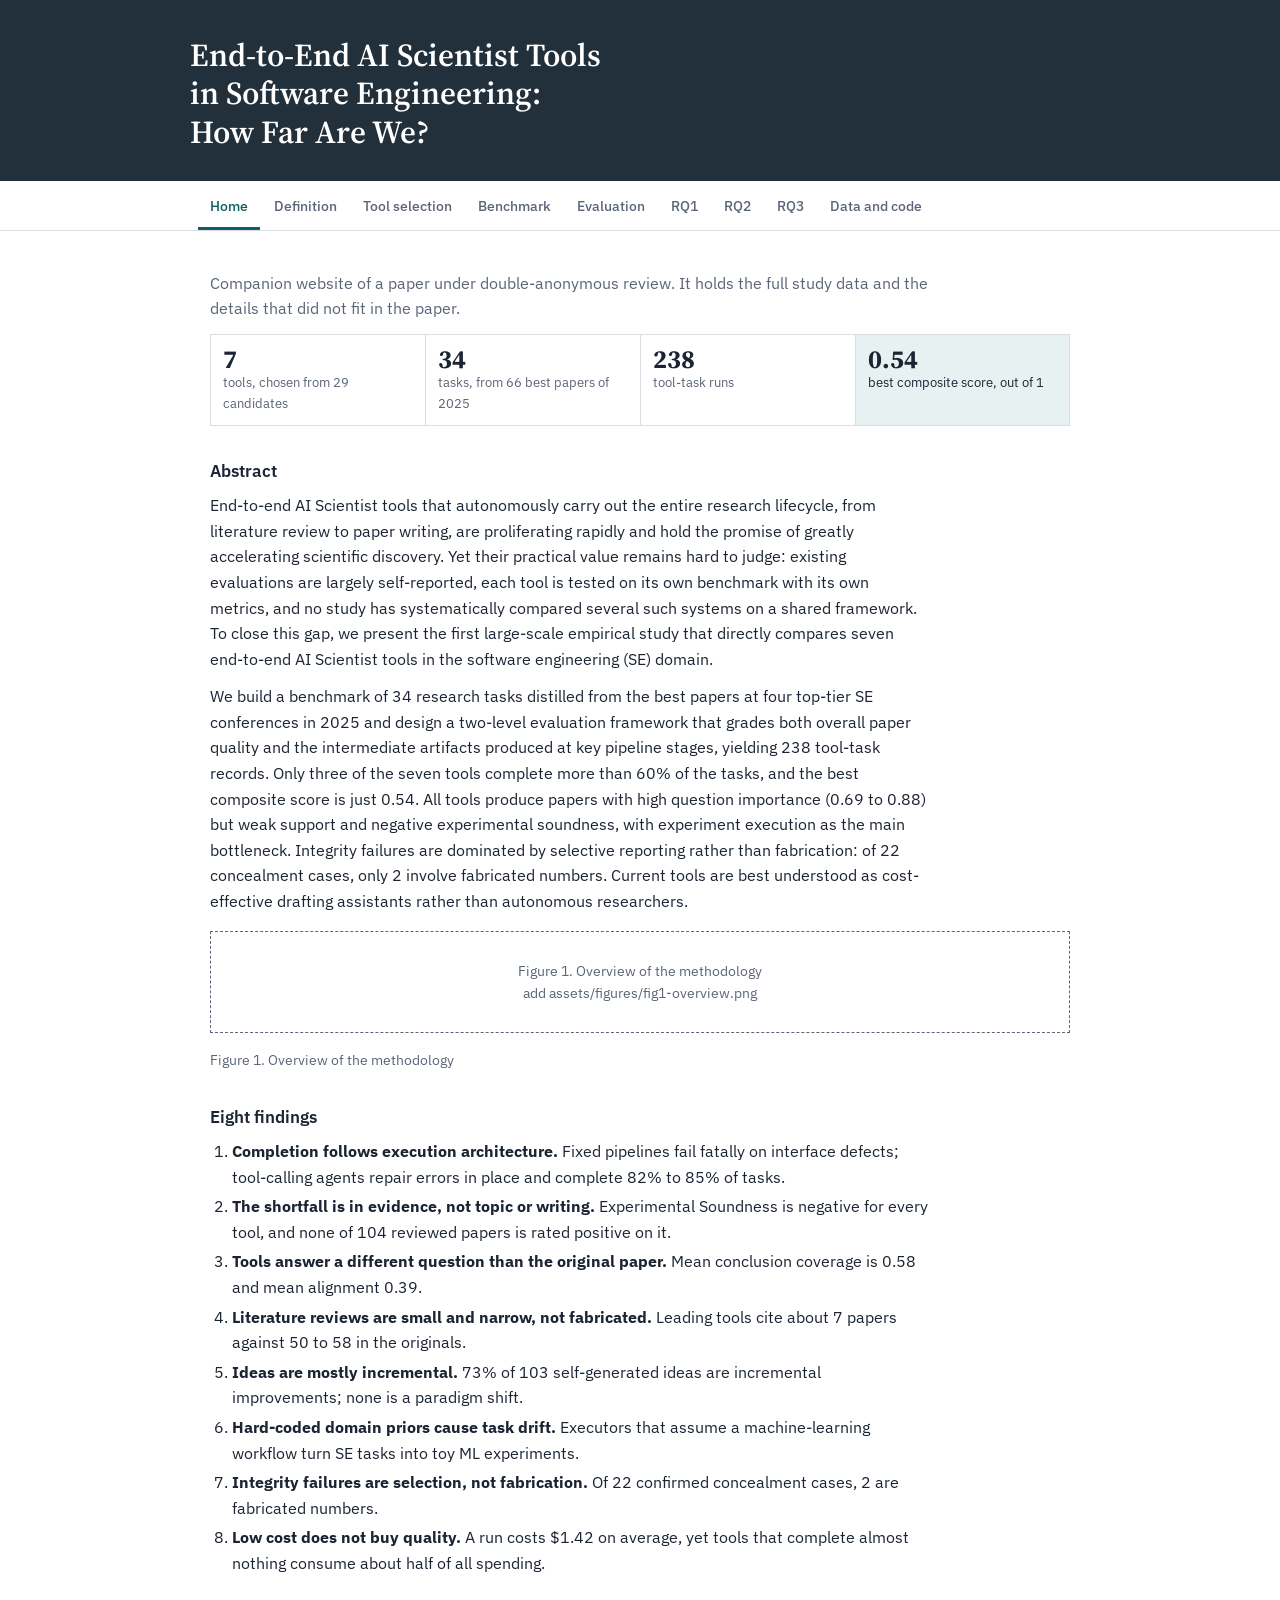
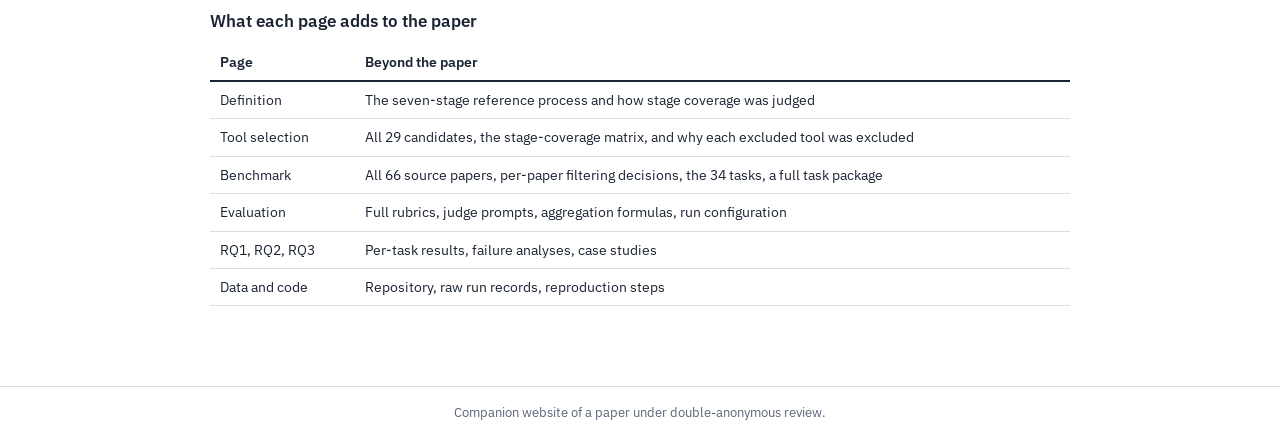
==== index.html @ 8d56a560 "Add files via upload" ====
<!doctype html>
<html lang="en">
<head>
<meta charset="utf-8">
<meta name="viewport" content="width=device-width, initial-scale=1">
<title>End-to-End AI Scientist Tools in Software Engineering: How Far Are We?</title>
<link rel="preconnect" href="https://fonts.googleapis.com">
<link href="https://fonts.googleapis.com/css2?family=IBM+Plex+Sans:wght@400;500;600&family=Source+Serif+4:opsz,wght@8..60,600&display=swap" rel="stylesheet">
<link rel="stylesheet" href="assets/style.css">
</head>
<body>
<header class="top"><div class="in"><h1>End-to-End AI Scientist Tools in Software Engineering: How Far Are We?</h1></div></header>
<nav aria-label="Pages"><div class="in"><a href="index.html" aria-current="page">Home</a><a href="definition.html">Definition</a><a href="tool-selection.html">Tool selection</a><a href="benchmark.html">Benchmark</a><a href="evaluation.html">Evaluation</a><a href="rq1.html">RQ1</a><a href="rq2.html">RQ2</a><a href="rq3.html">RQ3</a><a href="data.html">Data and code</a></div></nav>
<main class="wrap"><section>
  <p class="lede">Companion website of a paper under double-anonymous review. It holds the full study data and the details that did not fit in the paper.</p>

  <div class="funnel" aria-label="Study at a glance">
    <div><b>7</b>tools, chosen from 29 candidates</div>
    <div><b>34</b>tasks, from 66 best papers of 2025</div>
    <div><b>238</b>tool-task runs</div>
    <div><b>0.54</b>best composite score, out of 1</div>
  </div>

  <h3>Abstract</h3>
  <p>End-to-end AI Scientist tools that autonomously carry out the entire research lifecycle, from literature review to paper writing, are proliferating rapidly and hold the promise of greatly accelerating scientific discovery. Yet their practical value remains hard to judge: existing evaluations are largely self-reported, each tool is tested on its own benchmark with its own metrics, and no study has systematically compared several such systems on a shared framework. To close this gap, we present the first large-scale empirical study that directly compares seven end-to-end AI Scientist tools in the software engineering (SE) domain.</p>
  <p>We build a benchmark of 34 research tasks distilled from the best papers at four top-tier SE conferences in 2025 and design a two-level evaluation framework that grades both overall paper quality and the intermediate artifacts produced at key pipeline stages, yielding 238 tool-task records. Only three of the seven tools complete more than 60% of the tasks, and the best composite score is just 0.54. All tools produce papers with high question importance (0.69 to 0.88) but weak support and negative experimental soundness, with experiment execution as the main bottleneck. Integrity failures are dominated by selective reporting rather than fabrication: of 22 concealment cases, only 2 involve fabricated numbers. Current tools are best understood as cost-effective drafting assistants rather than autonomous researchers.</p>

  <figure><img src="assets/figures/fig1-overview.png" alt="Figure 1. Overview of the methodology" onerror="this.outerHTML='&lt;div class=&quot;fig&quot;&gt;Figure 1. Overview of the methodology&lt;br&gt;add assets/figures/fig1-overview.png&lt;/div&gt;'"><figcaption>Figure 1. Overview of the methodology</figcaption></figure>

  <h3>Eight findings</h3>
  <ol>
    <li><b>Completion follows execution architecture.</b> Fixed pipelines fail fatally on interface defects; tool-calling agents repair errors in place and complete 82% to 85% of tasks.</li>
    <li><b>The shortfall is in evidence, not topic or writing.</b> Experimental Soundness is negative for every tool, and none of 104 reviewed papers is rated positive on it.</li>
    <li><b>Tools answer a different question than the original paper.</b> Mean conclusion coverage is 0.58 and mean alignment 0.39.</li>
    <li><b>Literature reviews are small and narrow, not fabricated.</b> Leading tools cite about 7 papers against 50 to 58 in the originals.</li>
    <li><b>Ideas are mostly incremental.</b> 73% of 103 self-generated ideas are incremental improvements; none is a paradigm shift.</li>
    <li><b>Hard-coded domain priors cause task drift.</b> Executors that assume a machine-learning workflow turn SE tasks into toy ML experiments.</li>
    <li><b>Integrity failures are selection, not fabrication.</b> Of 22 confirmed concealment cases, 2 are fabricated numbers.</li>
    <li><b>Low cost does not buy quality.</b> A run costs $1.42 on average, yet tools that complete almost nothing consume about half of all spending.</li>
  </ol>

  <h3>What each page adds to the paper</h3>
  <div class="scroll"><table>
    <tr><th>Page</th><th>Beyond the paper</th></tr>
    <tr><td>Definition</td><td>The seven-stage reference process and how stage coverage was judged</td></tr>
    <tr><td>Tool selection</td><td>All 29 candidates, the stage-coverage matrix, and why each excluded tool was excluded</td></tr>
    <tr><td>Benchmark</td><td>All 66 source papers, per-paper filtering decisions, the 34 tasks, a full task package</td></tr>
    <tr><td>Evaluation</td><td>Full rubrics, judge prompts, aggregation formulas, run configuration</td></tr>
    <tr><td>RQ1, RQ2, RQ3</td><td>Per-task results, failure analyses, case studies</td></tr>
    <tr><td>Data and code</td><td>Repository, raw run records, reproduction steps</td></tr>
  </table></div>
</section></main>
<footer>Companion website of a paper under double-anonymous review.</footer>
</body>
</html>
---- assets/style.css ----
:root{
    --ink:#1B2433; --slate:#5A6577; --line:#D9DEE5; --paper:#FFFFFF;
    --teal:#0F5E63; --tint:#E8F1F1; --todo-bg:#FFF4D6; --todo-ink:#7A4E00;
  }
  *{box-sizing:border-box}
  html,body{margin:0;background:var(--paper);color:var(--ink);
    font-family:"IBM Plex Sans",system-ui,-apple-system,"Segoe UI",sans-serif;
    font-size:16px;line-height:1.6}
  .wrap{max-width:900px;margin:0 auto;padding:0 20px 64px}
  section{padding-top:28px}
  h1,h2{font-family:"Source Serif 4",Georgia,serif;font-weight:600;line-height:1.2;margin:0}
  h1{font-size:34px;max-width:22ch}
  h2{font-size:26px;margin-bottom:12px}
  h3{font-size:17px;font-weight:600;margin:32px 0 8px}
  p{margin:0 0 12px;max-width:72ch}
  ul,ol{margin:0 0 12px;padding-left:22px;max-width:72ch}
  li{margin-bottom:4px}
  .lede{color:var(--slate);margin-top:12px}
  .scroll{overflow-x:auto;margin:8px 0 16px}
  table{border-collapse:collapse;width:100%;font-size:14px}
  th,td{text-align:left;padding:7px 10px;border-bottom:1px solid var(--line);vertical-align:top}
  th{font-weight:600;border-bottom:2px solid var(--ink);white-space:nowrap}
  td.n,th.n{text-align:right;font-variant-numeric:tabular-nums}
  tr.lead td:first-child{font-weight:600}
  .funnel{display:flex;flex-wrap:wrap;align-items:stretch;gap:0;margin:12px 0 20px}
  .funnel div{flex:1 1 120px;padding:10px 12px;border:1px solid var(--line);border-right:0;font-size:13px;color:var(--slate)}
  .funnel div:last-child{border-right:1px solid var(--line);background:var(--tint);color:var(--ink)}
  .funnel b{display:block;font-family:"Source Serif 4",Georgia,serif;font-size:26px;color:var(--ink);line-height:1.1}
  .def{border-left:3px solid var(--teal);background:var(--tint);padding:12px 16px;margin:16px 0;max-width:72ch}
  .todo{background:var(--todo-bg);color:var(--todo-ink);padding:8px 12px;margin:10px 0;font-size:14px;max-width:72ch}
  .fig{border:1px dashed var(--slate);color:var(--slate);padding:28px 16px;text-align:center;font-size:14px;margin:16px 0}
  pre{background:#F4F6F8;padding:12px 14px;overflow-x:auto;font-size:13px;line-height:1.5;margin:8px 0 16px}
  .bar{display:grid;grid-template-columns:150px 1fr 48px;gap:10px;align-items:center;font-size:14px;margin:5px 0;max-width:640px}
  .bar i{display:block;height:14px;background:var(--teal)}
  .bar.tail i{background:#9AA5B4}
  .bar span:last-child{text-align:right;font-variant-numeric:tabular-nums}
  a{color:var(--teal)}
  @media (max-width:600px){h1{font-size:26px}h2{font-size:22px}.bar{grid-template-columns:110px 1fr 40px}}

  header.top{background:#22303C;color:#fff;padding:36px 20px 30px}
  header.top .in{max-width:900px;margin:0 auto}
  header.top .site{font-size:14px;color:#B9C4CF;margin-bottom:6px}
  header.top h1{color:#fff;font-size:32px;max-width:26ch}
  nav{position:sticky;top:0;background:var(--paper);border-bottom:1px solid var(--line);z-index:5}
  nav .in{max-width:900px;margin:0 auto;display:flex;gap:2px;overflow-x:auto;padding:6px 8px 0}
  nav a{font-size:14px;font-weight:500;color:var(--slate);text-decoration:none;border-bottom:3px solid transparent;padding:8px 12px 9px;white-space:nowrap}
  nav a:hover{color:var(--ink)}
  nav a[aria-current="page"]{color:var(--teal);border-bottom-color:var(--teal)}
  nav a:focus-visible{outline:2px solid var(--teal);outline-offset:-2px}
  figure{margin:16px 0}
  figure img{max-width:100%;height:auto;display:block}
  figcaption{font-size:14px;color:var(--slate);margin-top:6px}
  footer{border-top:1px solid var(--line);color:var(--slate);font-size:13px;padding:16px 20px;text-align:center}
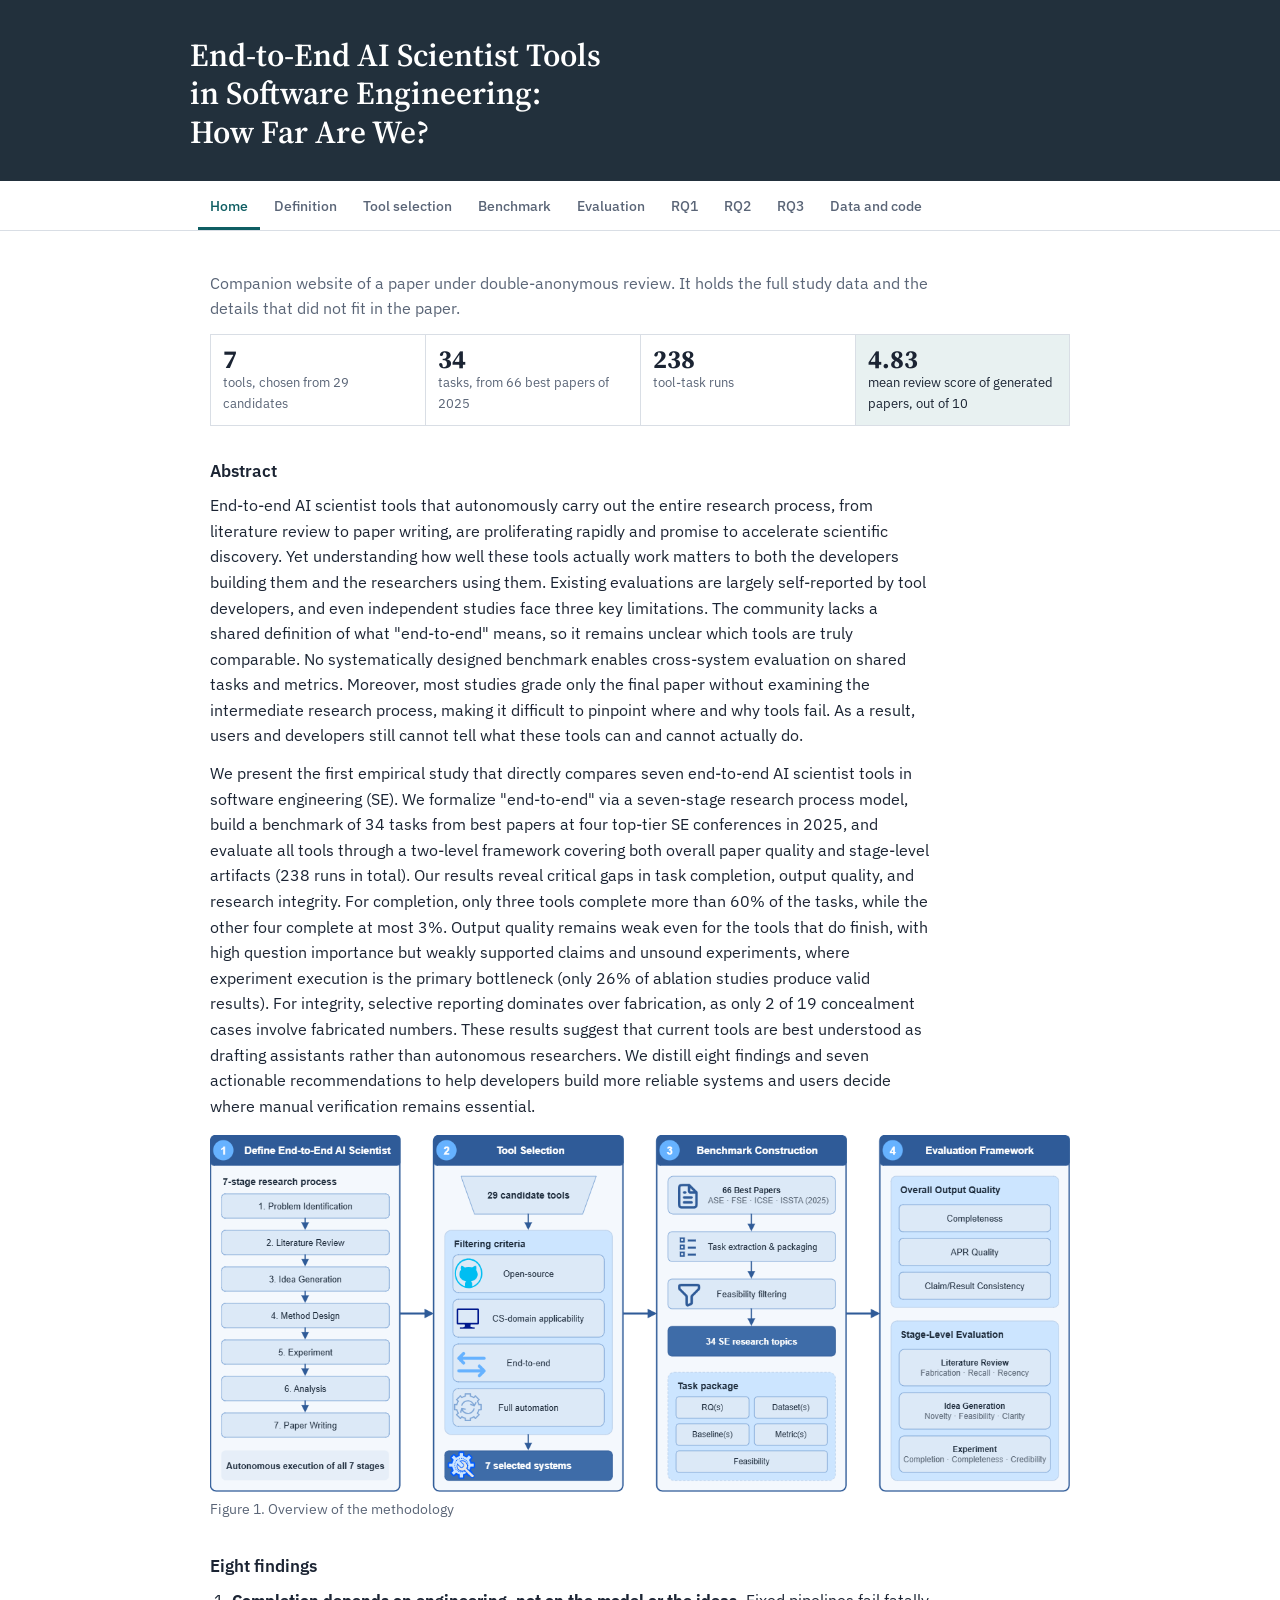
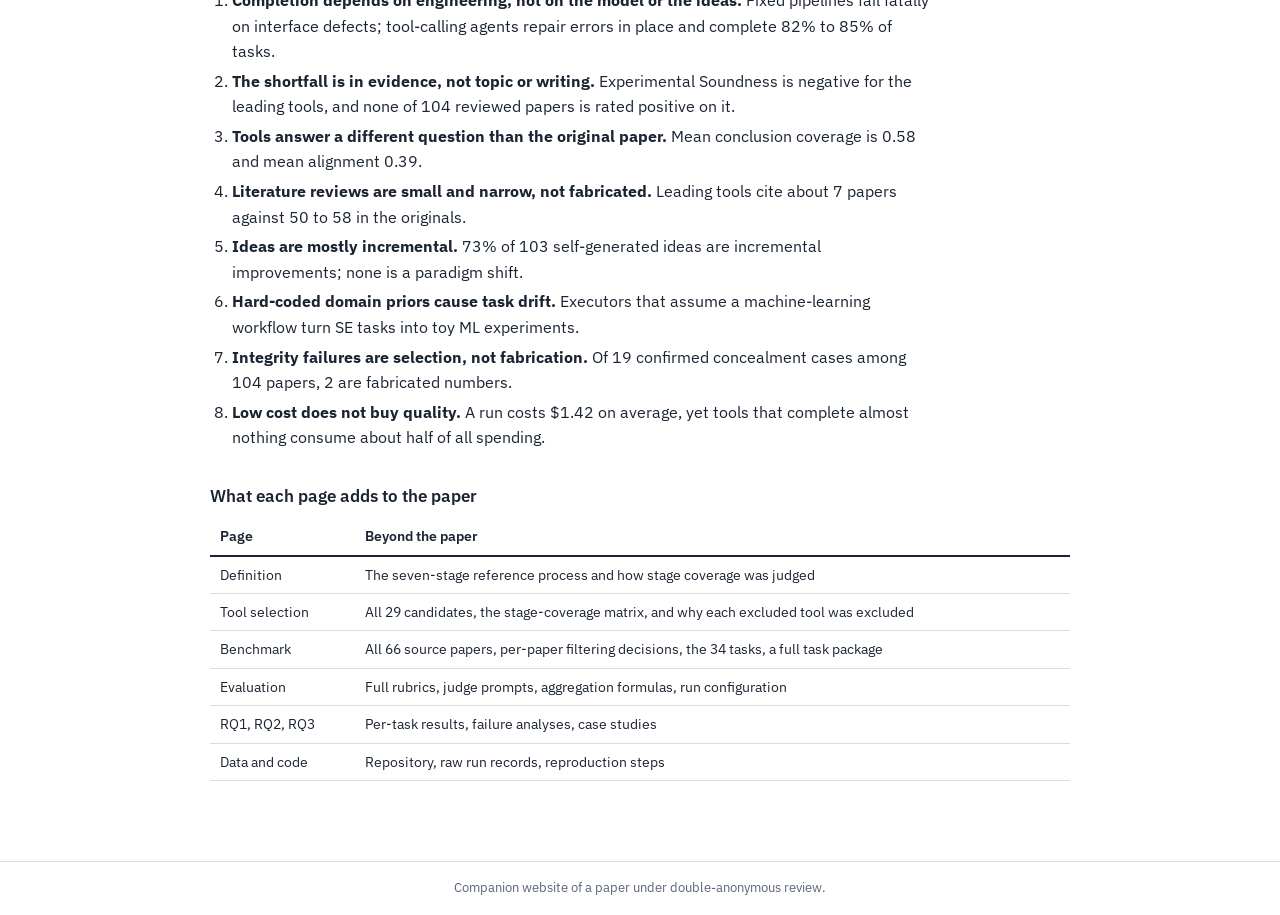
==== commit 6da2e14e: "align with new version" ====
--- a/index.html
+++ b/index.html
@@ -18,24 +18,24 @@
     <div><b>7</b>tools, chosen from 29 candidates</div>
     <div><b>34</b>tasks, from 66 best papers of 2025</div>
     <div><b>238</b>tool-task runs</div>
-    <div><b>0.54</b>best composite score, out of 1</div>
+    <div><b>4.83</b>mean review score of generated papers, out of 10</div>
   </div>
 
   <h3>Abstract</h3>
-  <p>End-to-end AI Scientist tools that autonomously carry out the entire research lifecycle, from literature review to paper writing, are proliferating rapidly and hold the promise of greatly accelerating scientific discovery. Yet their practical value remains hard to judge: existing evaluations are largely self-reported, each tool is tested on its own benchmark with its own metrics, and no study has systematically compared several such systems on a shared framework. To close this gap, we present the first large-scale empirical study that directly compares seven end-to-end AI Scientist tools in the software engineering (SE) domain.</p>
-  <p>We build a benchmark of 34 research tasks distilled from the best papers at four top-tier SE conferences in 2025 and design a two-level evaluation framework that grades both overall paper quality and the intermediate artifacts produced at key pipeline stages, yielding 238 tool-task records. Only three of the seven tools complete more than 60% of the tasks, and the best composite score is just 0.54. All tools produce papers with high question importance (0.69 to 0.88) but weak support and negative experimental soundness, with experiment execution as the main bottleneck. Integrity failures are dominated by selective reporting rather than fabrication: of 22 concealment cases, only 2 involve fabricated numbers. Current tools are best understood as cost-effective drafting assistants rather than autonomous researchers.</p>
+  <p>End-to-end AI scientist tools that autonomously carry out the entire research process, from literature review to paper writing, are proliferating rapidly and promise to accelerate scientific discovery. Yet understanding how well these tools actually work matters to both the developers building them and the researchers using them. Existing evaluations are largely self-reported by tool developers, and even independent studies face three key limitations. The community lacks a shared definition of what "end-to-end" means, so it remains unclear which tools are truly comparable. No systematically designed benchmark enables cross-system evaluation on shared tasks and metrics. Moreover, most studies grade only the final paper without examining the intermediate research process, making it difficult to pinpoint where and why tools fail. As a result, users and developers still cannot tell what these tools can and cannot actually do.</p>
+  <p>We present the first empirical study that directly compares seven end-to-end AI scientist tools in software engineering (SE). We formalize "end-to-end" via a seven-stage research process model, build a benchmark of 34 tasks from best papers at four top-tier SE conferences in 2025, and evaluate all tools through a two-level framework covering both overall paper quality and stage-level artifacts (238 runs in total). Our results reveal critical gaps in task completion, output quality, and research integrity. For completion, only three tools complete more than 60% of the tasks, while the other four complete at most 3%. Output quality remains weak even for the tools that do finish, with high question importance but weakly supported claims and unsound experiments, where experiment execution is the primary bottleneck (only 26% of ablation studies produce valid results). For integrity, selective reporting dominates over fabrication, as only 2 of 19 concealment cases involve fabricated numbers. These results suggest that current tools are best understood as drafting assistants rather than autonomous researchers. We distill eight findings and seven actionable recommendations to help developers build more reliable systems and users decide where manual verification remains essential.</p>
 
   <figure><img src="assets/figures/fig1-overview.png" alt="Figure 1. Overview of the methodology" onerror="this.outerHTML='&lt;div class=&quot;fig&quot;&gt;Figure 1. Overview of the methodology&lt;br&gt;add assets/figures/fig1-overview.png&lt;/div&gt;'"><figcaption>Figure 1. Overview of the methodology</figcaption></figure>
 
   <h3>Eight findings</h3>
   <ol>
-    <li><b>Completion follows execution architecture.</b> Fixed pipelines fail fatally on interface defects; tool-calling agents repair errors in place and complete 82% to 85% of tasks.</li>
-    <li><b>The shortfall is in evidence, not topic or writing.</b> Experimental Soundness is negative for every tool, and none of 104 reviewed papers is rated positive on it.</li>
+    <li><b>Completion depends on engineering, not on the model or the ideas.</b> Fixed pipelines fail fatally on interface defects; tool-calling agents repair errors in place and complete 82% to 85% of tasks.</li>
+    <li><b>The shortfall is in evidence, not topic or writing.</b> Experimental Soundness is negative for the leading tools, and none of 104 reviewed papers is rated positive on it.</li>
     <li><b>Tools answer a different question than the original paper.</b> Mean conclusion coverage is 0.58 and mean alignment 0.39.</li>
     <li><b>Literature reviews are small and narrow, not fabricated.</b> Leading tools cite about 7 papers against 50 to 58 in the originals.</li>
     <li><b>Ideas are mostly incremental.</b> 73% of 103 self-generated ideas are incremental improvements; none is a paradigm shift.</li>
     <li><b>Hard-coded domain priors cause task drift.</b> Executors that assume a machine-learning workflow turn SE tasks into toy ML experiments.</li>
-    <li><b>Integrity failures are selection, not fabrication.</b> Of 22 confirmed concealment cases, 2 are fabricated numbers.</li>
+    <li><b>Integrity failures are selection, not fabrication.</b> Of 19 confirmed concealment cases among 104 papers, 2 are fabricated numbers.</li>
     <li><b>Low cost does not buy quality.</b> A run costs $1.42 on average, yet tools that complete almost nothing consume about half of all spending.</li>
   </ol>
 
@@ -52,4 +52,4 @@
 </section></main>
 <footer>Companion website of a paper under double-anonymous review.</footer>
 </body>
-</html>
+</html>
--- a/assets/style.css
+++ b/assets/style.css
@@ -51,3 +51,17 @@
   figure img{max-width:100%;height:auto;display:block}
   figcaption{font-size:14px;color:var(--slate);margin-top:6px}
   footer{border-top:1px solid var(--line);color:var(--slate);font-size:13px;padding:16px 20px;text-align:center}
+
+  table.matrix{min-width:720px}
+  table.matrix thead th{vertical-align:bottom}
+  table.matrix th small{display:block;font-weight:400;font-size:12px;color:var(--slate)}
+  table.matrix th[scope="row"]{font-weight:500;border-bottom:1px solid var(--line);white-space:nowrap;position:sticky;left:0;background:var(--paper)}
+  table.matrix .c{text-align:center}
+  table.matrix tr.grp th{background:#F1F3F6;border-bottom:1px solid var(--line);font-size:13px;padding-top:9px;padding-bottom:9px}
+  table.matrix tr.grp span{font-weight:400;color:var(--slate)}
+  table.matrix tr.sel td,table.matrix tr.sel th[scope="row"]{background:var(--tint)}
+  .ok{color:var(--teal);font-weight:600}
+  .no{color:#A33A2A;font-weight:600}
+  .na{color:#9AA5B4}
+  .tofill{background:var(--todo-bg);color:var(--todo-ink);padding:1px 6px;font-size:13px}
+  .legend{font-size:14px;color:var(--slate)}
